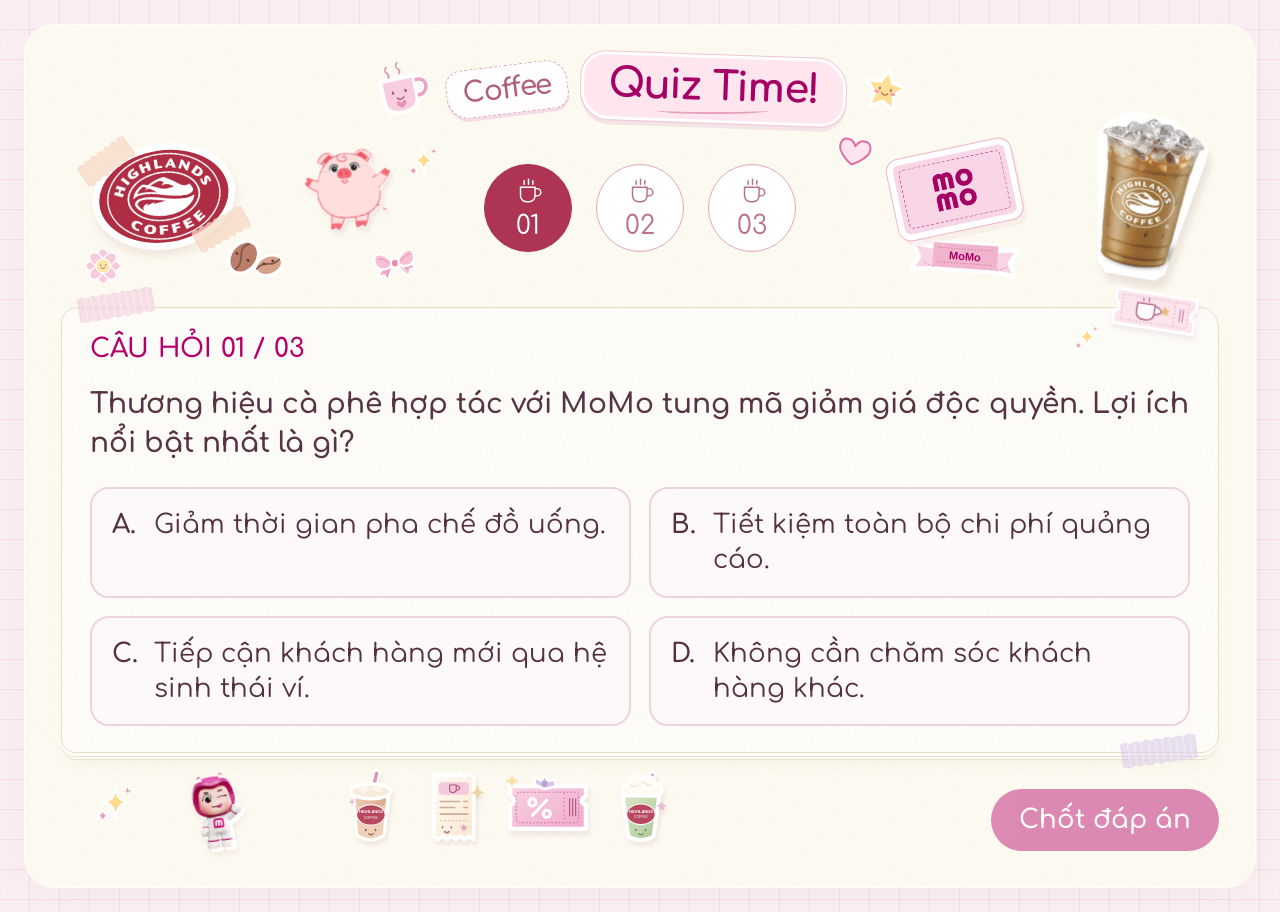
==== index.html @ c6915cd3 "Initial commit" ====
<!doctype html>
<html lang="vi"><head><meta charset="utf-8"><meta name="viewport" content="width=device-width, initial-scale=1"><meta name="theme-color" content="#fff6f8"><title>Coffee Quiz Time!</title><link rel="stylesheet" href="css/fonts.css"><link rel="stylesheet" href="css/coffee-quiz.css"></head><body class="quiz-page"><main><section class="coffee-quiz" id="coffee-quiz" aria-labelledby="coffee-quiz-title">
  <header class="quiz-heading"><img src="assets/icons/quiz/sweet-cup.svg" class="quiz-title-cup" alt="" aria-hidden="true"><h1 id="coffee-quiz-title"><span class="quiz-title-coffee">Coffee</span><span class="quiz-title-main">Quiz Time!</span></h1><img src="assets/icons/quiz/lucky-star.svg" class="quiz-title-star" alt="" aria-hidden="true"></header>
  <div class="quiz-top">
    <div class="quiz-highlands"><img class="quiz-highlands-mark" src="assets/images/highlands-wheel-logo.png" alt="Highlands Coffee" width="149" height="119"><i class="quiz-tape quiz-tape-one" aria-hidden="true"></i><i class="quiz-tape quiz-tape-two" aria-hidden="true"></i></div>
    <img class="quiz-decoration quiz-beans" src="assets/icons/quiz/coffee-beans.svg" alt="" aria-hidden="true">
    <img class="quiz-decoration quiz-flower" src="assets/icons/quiz/daisy.svg" alt="" aria-hidden="true">
    <div class="quiz-pig" aria-hidden="true"><img src="assets/icons/quiz/momo-pig-sticker.svg" alt="" width="360" height="325"></div>
    <img class="quiz-decoration quiz-spark" src="assets/icons/quiz/sparkles.svg" alt="" aria-hidden="true">
    <ol class="quiz-stamps" aria-label="Tiến độ quiz"><li class="quiz-stamp"><svg viewBox="0 0 40 40" fill="none" stroke="currentColor" stroke-width="2" aria-hidden="true"><path d="M9 14h20v12a8 8 0 0 1-8 8h-4a8 8 0 0 1-8-8V14Z"/><path d="M29 16h3a5 5 0 0 1 0 10h-3M14 5v5m6-7v7m6-5v5" stroke-linecap="round"/></svg><span>01</span></li><li class="quiz-stamp"><svg viewBox="0 0 40 40" fill="none" stroke="currentColor" stroke-width="2" aria-hidden="true"><path d="M9 14h20v12a8 8 0 0 1-8 8h-4a8 8 0 0 1-8-8V14Z"/><path d="M29 16h3a5 5 0 0 1 0 10h-3M14 5v5m6-7v7m6-5v5" stroke-linecap="round"/></svg><span>02</span></li><li class="quiz-stamp"><svg viewBox="0 0 40 40" fill="none" stroke="currentColor" stroke-width="2" aria-hidden="true"><path d="M9 14h20v12a8 8 0 0 1-8 8h-4a8 8 0 0 1-8-8V14Z"/><path d="M29 16h3a5 5 0 0 1 0 10h-3M14 5v5m6-7v7m6-5v5" stroke-linecap="round"/></svg><span>03</span></li></ol>
    <img class="quiz-decoration quiz-heart" src="assets/icons/quiz/heart.svg" alt="" aria-hidden="true">
    <img class="quiz-decoration quiz-bow" src="assets/icons/quiz/bow.svg" alt="" aria-hidden="true"><img class="quiz-decoration quiz-ribbon" src="assets/icons/quiz/ribbon.svg" alt="" aria-hidden="true"><div class="quiz-ticket" aria-hidden="true"><img src="assets/images/quiz/momo-logo.svg" alt="" width="48" height="48"></div>
    <div class="quiz-coffee" aria-hidden="true"><img src="assets/images/quiz/coffee.jpg" alt="" width="440" height="440"></div>
  </div>
  <div class="quiz-card">
    <span class="quiz-paper-tape quiz-paper-tape-left" aria-hidden="true"></span><span class="quiz-paper-tape quiz-paper-tape-right" aria-hidden="true"></span><img class="quiz-paper-ticket" src="assets/icons/quiz/coffee-ticket.svg" alt="" aria-hidden="true">
    <img class="quiz-card-spark" src="assets/icons/quiz/sparkles.svg" alt="" aria-hidden="true"><p class="quiz-label">CÂU HỎI 01 / 03</p>
    <h3 class="quiz-question" tabindex="-1" id="quiz-question">Khi một thương hiệu cà phê hợp tác với MoMo để tung mã giảm giá độc quyền, lợi ích nổi bật nhất mà thương hiệu có thể nhận được là gì?</h3>
    <div class="quiz-answers" role="group" aria-labelledby="quiz-question"></div>
  </div>
  <div class="quiz-bottom">
    <div class="quiz-mini-stickers" aria-hidden="true"><img src="assets/icons/quiz/highlands-latte.svg" alt=""><img src="assets/icons/quiz/receipt.svg" alt=""><img src="assets/icons/quiz/voucher.svg" alt=""><img src="assets/icons/quiz/highlands-matcha.svg" alt=""></div>
    <img class="quiz-mascot" src="assets/images/quiz/momo-wave.webp" alt="" width="2000" height="2000" aria-hidden="true">
    <img class="quiz-decoration quiz-bottom-spark" src="assets/icons/quiz/sparkles.svg" alt="" aria-hidden="true"><p class="quiz-feedback" role="status" aria-live="polite"></p>
    <button class="quiz-action" type="button" disabled>Chốt đáp án</button>
  </div>
  <div class="quiz-result" hidden>
    <h3 tabindex="-1">Hoàn thành thử thách!</h3>
    <p class="quiz-score" aria-label="Số tem cà phê nhận được"></p><p class="quiz-result-message" role="status"></p>
    <div class="quiz-result-actions"><button class="quiz-action quiz-secondary" type="button" data-quiz-retry>Chơi lại</button><a class="quiz-action" href="chuong-1.html" data-quiz-lesson>Vào bài học →</a></div>
  </div>
  <noscript><p style="font-size:26px">Bật JavaScript để chơi quiz tương tác.</p></noscript>
</section></main><script src="js/coffee-quiz.js"></script></body></html>
---- css/fonts.css ----
@font-face {
  font-family: 'Inter';
  font-style: normal;
  font-weight: 400;
  font-display: swap;
  src: url(../assets/fonts/inter-400.ttf) format('truetype');
}
@font-face {
  font-family: 'Inter';
  font-style: normal;
  font-weight: 600;
  font-display: swap;
  src: url(../assets/fonts/inter-600.ttf) format('truetype');
}
@font-face {
  font-family: 'Inter';
  font-style: normal;
  font-weight: 700;
  font-display: swap;
  src: url(../assets/fonts/inter-700.ttf) format('truetype');
}
---- css/coffee-quiz.css ----
﻿:root{font-family:Inter,Arial,sans-serif;font-synthesis:none;color:#573441;background:#fbeef3}*{box-sizing:border-box}body{margin:0}button{font:inherit;cursor:pointer}a{text-decoration:none;color:inherit}[hidden]{display:none!important}
.quiz-page{padding:24px;min-height:100svh;background:#fbeef3}.quiz-page main{max-width:1480px;margin:auto}.coffee-quiz{--quiz-rose:#a93653;--quiz-pink:#b50069;position:relative;isolation:isolate;min-height:calc(100svh - 48px);padding:30px 36px 24px;background:#fff9fa;border:1px solid #fff;border-radius:30px;box-shadow:0 12px 50px #a24f6a09}.coffee-quiz h1{margin:0;font-size:clamp(32px,3vw,44px);line-height:1.2;font-weight:600;letter-spacing:-1px;color:var(--quiz-rose)}
.quiz-top{height:178px;position:relative;display:flex;align-items:center;justify-content:center;margin:12px 0 24px}.quiz-stamps{display:flex;gap:24px;list-style:none;padding:0;margin:0;z-index:2}.quiz-stamp{height:88px;width:88px;display:grid;align-content:center;justify-items:center;gap:5px;border:1.5px solid #e6a5b8;border-radius:50%;color:#bb6f88;background:#fff;font-size:26px;transition:background .25s,transform .25s}.quiz-stamp svg{width:29px;height:29px}.quiz-stamp.is-current{background:#ad3553;color:white;border-color:#ad3553}.quiz-stamp.is-done{background:#f7dce6;color:#9b2453;transform:rotate(-7deg);border:2px dashed #bd5579}
.quiz-coffee{--tilt:10deg;position:absolute;right:2%;top:4px;width:135px;height:150px;filter:drop-shadow(5px 8px 3px #75444820)}.quiz-coffee img{width:100%;height:100%;object-fit:cover;clip-path:polygon(26% 17%,38% 11%,58% 12%,72% 19%,79% 23%,79% 30%,68% 89%,63% 93%,37% 93%,32% 88%,21% 29%,21% 24%);background:white}.quiz-ticket{--tilt:-12deg;position:absolute;right:17%;top:36px;background:#f9d6e5;border:6px solid white;outline:1px solid #f0b7cc;width:126px;height:82px;display:grid;place-items:center;box-shadow:3px 7px 0 #deb9c52b;border-radius:12px}.quiz-ticket:before{content:'';position:absolute;inset:5px;border:1px dashed #cf5d91;border-radius:5px}.quiz-ticket img{width:48px;height:48px;object-fit:contain}.quiz-pig{--tilt:-6deg;position:absolute;left:5%;top:20px;width:128px;height:115px;filter:drop-shadow(4px 6px 0 white) drop-shadow(0 4px 3px #b66e8226)}.quiz-pig img{width:100%;height:100%;object-fit:contain;clip-path:polygon(17% 22%,17% 8%,27% 2%,39% 9%,63% 6%,73% 1%,83% 7%,82% 21%,90% 35%,96% 28%,99% 35%,94% 47%,85% 55%,83% 76%,89% 73%,94% 76%,93% 81%,86% 83%,78% 79%,73% 98%,61% 98%,58% 88%,42% 89%,36% 99%,24% 97%,25% 83%,19% 66%,17% 54%,5% 47%,0 35%,4% 31%,11% 35%)}
.quiz-decoration{position:absolute;pointer-events:none;object-fit:contain}.quiz-spark{left:20%;top:18px;width:40px;height:48px}.quiz-heart{right:29%;top:7px;width:39px;height:39px;--tilt:12deg}.quiz-bow{left:21%;bottom:12px;width:68px;height:54px;--tilt:-9deg}.quiz-ribbon{right:15%;bottom:-3px;width:116px;height:50px;--tilt:4deg}.quiz-card{position:relative;background:#fff;border:1px solid #edc7d3;border-radius:26px;padding:26px 28px;min-width:0}.quiz-card-spark{position:absolute;right:23px;top:18px;width:31px;height:36px}.quiz-label{margin:0 0 22px;padding-right:45px;font-size:26px;font-weight:500;color:var(--quiz-pink)}.quiz-question{margin:0 0 24px;font-size:28px;font-weight:500;line-height:1.4;letter-spacing:-.4px;min-height:2.8em}.quiz-answers{display:grid;grid-template-columns:1fr 1fr;gap:18px}.quiz-answer{display:grid;grid-template-columns:30px 1fr;gap:12px;align-items:start;text-align:left;padding:18px 20px;min-height:92px;background:#fff7f9;border:2px solid #f1d7df;border-radius:19px;font-size:26px;font-weight:400;line-height:1.35;color:#54323b;transition:background .18s,transform .18s,border-color .18s}.quiz-answer b{font-weight:500}.quiz-answer:hover:not(:disabled){background:#fce7f0;transform:translateY(-2px)}.quiz-answer[aria-pressed=true]{border-color:#bb3977;background:#fce7f0}.quiz-answer.is-correct{background:#eaf5ee;border-color:#508565}.quiz-answer.is-wrong{background:#ffedef;border-color:#c65566}.quiz-answer:disabled{cursor:default;opacity:1;color:#54323b}
.quiz-bottom{min-height:110px;display:flex;justify-content:flex-end;align-items:center;gap:24px;padding:24px 0 0;position:relative}.quiz-action{display:inline-flex;justify-content:center;align-items:center;background:var(--quiz-pink);color:white;border:0;border-radius:40px;padding:15px 28px;font-size:26px;line-height:1.25;min-height:60px;white-space:nowrap;transition:transform .18s,background .18s}.quiz-action:hover{background:#950055;transform:translateY(-2px)}.quiz-action:active{transform:translateY(1px)}.quiz-action:disabled{opacity:.45;cursor:default}.quiz-feedback{margin:0 auto 0 0;font-size:26px;line-height:1.4;max-width:74%;color:#6f3853}.quiz-mascot{--tilt:-7deg;position:absolute;top:16px;left:10%;width:84px;height:84px;object-fit:contain;filter:drop-shadow(3px 4px 0 white) drop-shadow(0 3px 3px #b66e8226);pointer-events:none}.quiz-bottom-spark{left:3%;top:30px;width:36px;height:44px}.has-feedback .quiz-mascot,.has-feedback .quiz-bottom-spark{visibility:hidden}.quiz-result{text-align:center;padding:24px 0 36px;min-height:370px}.quiz-result h3{margin:0 0 18px;font-size:36px;color:#a52750;font-weight:500}.quiz-result p{font-size:26px;line-height:1.4;margin:12px 0}.quiz-score{font-size:64px!important;color:#ad2469}.quiz-result-actions{display:flex;gap:20px;justify-content:center;margin-top:30px}.quiz-secondary{background:#f6e1e9;color:#933453}.quiz-secondary:hover{background:#ecd0dc}.coffee-quiz button:focus-visible,.coffee-quiz a:focus-visible{outline:3px solid #a60062;outline-offset:5px}.quiz-question:focus,.quiz-result h3:focus{outline:none}
.quiz-pig,.quiz-ticket,.quiz-coffee,.quiz-bow,.quiz-ribbon,.quiz-heart,.quiz-mascot{transform:rotate(var(--tilt,0deg));animation:quiz-wiggle 5s ease-in-out infinite;transform-origin:50% 75%}.quiz-ticket,.quiz-ribbon{animation-delay:-1.5s}.quiz-coffee,.quiz-bow{animation-delay:-3s}.quiz-spark,.quiz-bottom-spark,.quiz-card-spark{animation:quiz-twinkle 3.6s ease-in-out infinite}.quiz-bottom-spark{animation-delay:-1.7s}.quiz-card-spark{animation-delay:-.8s}@keyframes quiz-wiggle{0%,65%,100%{transform:rotate(var(--tilt,0deg)) translateY(0)}75%{transform:rotate(calc(var(--tilt,0deg) - 3deg)) translateY(-2px)}85%{transform:rotate(calc(var(--tilt,0deg) + 3deg)) translateY(-1px)}}@keyframes quiz-twinkle{0%,100%{opacity:.65;transform:scale(.9)}50%{opacity:1;transform:scale(1.08)}}
@media(min-width:901px) and (max-height:800px){.quiz-page{padding:18px}.coffee-quiz{min-height:calc(100svh - 36px);padding:24px 30px 18px}.coffee-quiz h1{font-size:36px}.quiz-top{height:140px;margin:8px 0 18px}.quiz-stamp{width:80px;height:80px}.quiz-card{padding:22px 24px}.quiz-label{margin-bottom:16px}.quiz-question{font-size:26px;line-height:1.35;min-height:2.7em;margin-bottom:20px}.quiz-answer{padding:15px 18px;min-height:84px;line-height:1.3}.quiz-answers{gap:16px}.quiz-bottom{min-height:100px;padding-top:20px}.quiz-coffee{top:-2px;height:136px;width:120px}.quiz-pig{top:12px;width:115px;height:105px}.quiz-ticket{top:22px;width:114px;height:76px}.quiz-bow{width:56px;height:44px;bottom:2px}.quiz-ribbon{width:100px;height:43px;bottom:-8px}.quiz-feedback{line-height:1.3}}
@media(min-width:901px) and (max-width:1100px){.quiz-top{height:142px}.quiz-pig{left:1%;width:102px;height:94px}.quiz-bow{left:16%;width:50px}.quiz-spark{left:16%;width:30px}.quiz-ticket{right:14%;width:94px;height:67px}.quiz-ticket img{width:40px;height:40px}.quiz-coffee{right:0;width:100px}.quiz-ribbon{right:12%;width:85px}.quiz-heart{right:25%;width:30px}.quiz-stamps{gap:16px}.quiz-stamp{width:74px;height:74px}.quiz-answer{grid-template-columns:26px 1fr;gap:8px;padding:14px}.quiz-feedback{max-width:72%}}
@media(max-width:900px){.quiz-page{padding:12px}.coffee-quiz{padding:24px 20px;min-height:calc(100svh - 24px);border-radius:24px}.quiz-top{height:230px;margin:16px 0 24px;align-items:flex-end;padding-bottom:8px}.quiz-stamps{gap:22px}.quiz-stamp{width:72px;height:72px}.quiz-pig{left:1%;top:5px;width:100px;height:90px}.quiz-ticket{right:26%;top:17px;width:95px;height:70px}.quiz-ticket img{width:40px;height:40px}.quiz-coffee{right:-8px;top:0;width:110px;height:120px}.quiz-heart{right:40%;top:103px;width:29px;height:29px}.quiz-spark{left:36%;top:9px;width:28px;height:35px}.quiz-bow{left:8%;bottom:94px;width:47px;height:38px}.quiz-ribbon{right:2%;bottom:80px;width:80px;height:34px}.quiz-card{padding:24px 18px}.quiz-card-spark{width:25px;height:30px;right:16px;top:22px}.quiz-label{margin-bottom:24px}.quiz-question{font-size:26px;line-height:1.45;min-height:0;margin-bottom:28px}.quiz-answers{grid-template-columns:1fr;gap:18px}.quiz-answer{padding:18px 14px;min-height:88px;grid-template-columns:27px 1fr;gap:8px}.quiz-bottom{flex-wrap:wrap;padding-top:24px;min-height:110px}.quiz-feedback{max-width:none;flex-basis:100%}.quiz-mascot{left:0;top:16px;width:64px;height:72px}.quiz-bottom-spark{left:18%;top:27px;width:24px;height:32px}.quiz-action{padding:14px 22px}.quiz-result-actions{flex-direction:column}.quiz-result h3{font-size:30px}}
@media(prefers-reduced-motion:reduce){.coffee-quiz *{animation:none!important;transition:none!important}}
@media(min-width:901px) and (max-width:1100px) and (max-height:800px){.quiz-top{height:112px}.quiz-coffee{height:118px;top:-3px}.quiz-pig{top:5px;height:90px}.quiz-ribbon{bottom:-5px;width:75px;height:34px}.quiz-bow{bottom:0;height:34px}}
@media(min-width:901px) and (max-height:700px){.coffee-quiz{padding:18px 26px 14px}.coffee-quiz h1{font-size:32px}.quiz-top{height:78px;margin:12px 0 18px}.quiz-stamp{width:65px;height:65px;gap:0}.quiz-stamp svg{width:24px;height:24px}.quiz-pig{top:0;width:90px;height:78px}.quiz-coffee{height:88px;top:-6px;width:86px}.quiz-ticket{top:0;width:88px;height:60px}.quiz-ticket img{width:36px;height:36px}.quiz-ribbon{height:25px;width:72px;bottom:-5px}.quiz-bow{height:30px;width:40px;bottom:-3px}.quiz-spark{height:28px;width:23px;top:0}.quiz-heart{height:26px;width:26px;top:0}.quiz-card{padding:16px 22px}.quiz-label{margin-bottom:14px}.quiz-question{margin-bottom:16px;line-height:1.3;min-height:2.6em}.quiz-answer{padding:12px 16px;min-height:80px;line-height:1.25}.quiz-answers{gap:14px}.quiz-bottom{min-height:90px;padding-top:16px}.quiz-feedback{line-height:1.25}.quiz-mascot{width:70px;height:70px}.quiz-bottom-spark{width:26px;height:32px}}
/* Sticker collage: one title label, two brand clusters, clear central stamps. */
.quiz-heading{height:68px;display:flex;align-items:center;justify-content:center;gap:14px;position:relative}.coffee-quiz h1{position:relative;font-family:'Trebuchet MS',Inter,Arial,sans-serif;font-size:38px;font-weight:600;letter-spacing:-1.1px;background:#ffe6ef;border:4px solid white;outline:1px solid #f2bdd1;border-radius:46% 42% 44% 40% / 48% 51% 45% 48%;padding:9px 26px 12px;box-shadow:0 5px 0 #efd1dd66;transform:rotate(-2deg)}.quiz-title-cup{width:58px;height:58px;transform:rotate(-12deg)}.quiz-title-star{width:46px;height:46px;transform:rotate(12deg)}.quiz-highlands{--tilt:-9deg;position:absolute;left:3%;top:10px;width:144px;height:106px;border:7px solid white;border-radius:50%;background:#ae2d42;box-shadow:0 6px 9px #a35d6521;transform:rotate(-9deg)}.quiz-highlands-mark{display:block;width:100%;height:100%;background:white;mask:url('../assets/images/highlands-wheel-logo.png') center/contain no-repeat}.quiz-tape{position:absolute;width:57px;height:25px;background:#f7d9c5bd;border:1px solid #edc7b576;clip-path:polygon(0 8%,7% 0,14% 8%,21% 0,28% 8%,35% 0,42% 8%,49% 0,56% 8%,63% 0,70% 8%,77% 0,84% 8%,91% 0,100% 8%,100% 92%,93% 100%,86% 92%,79% 100%,72% 92%,65% 100%,58% 92%,51% 100%,44% 92%,37% 100%,30% 92%,23% 100%,16% 92%,9% 100%,0 92%)}.quiz-tape-one{left:-15px;top:-10px;transform:rotate(-27deg)}.quiz-tape-two{right:-15px;bottom:-8px;transform:rotate(-20deg)}.quiz-pig{left:21%;top:10px;width:96px;height:92px}.quiz-beans{left:14%;bottom:0;width:65px;height:47px;--tilt:-7deg}.quiz-flower{left:2%;bottom:-2px;width:38px;height:38px;--tilt:8deg}.quiz-spark{left:30%;top:5px;width:29px}.quiz-bow{left:27%;bottom:0;width:45px;height:37px}.quiz-coffee{right:-1%;top:-42px;width:190px;height:200px}.quiz-ticket{right:17%;top:15px}.quiz-ribbon{right:17%;bottom:0}.quiz-heart{right:30%;top:0}.quiz-top{margin-top:10px;height:150px}.quiz-beans,.quiz-flower,.quiz-highlands,.quiz-title-cup,.quiz-title-star{animation:quiz-wiggle 5.5s ease-in-out infinite;transform-origin:50% 75%}.quiz-title-cup{--tilt:-12deg;animation-delay:-2s}.quiz-title-star{--tilt:12deg;animation-delay:-3s}.quiz-beans{animation-delay:-1s}.quiz-highlands{animation-delay:-4s}
@media(min-width:901px) and (max-height:800px){.quiz-heading{height:65px}.coffee-quiz h1{font-size:36px;padding:7px 24px 10px}.quiz-top{height:120px;margin-top:8px}.quiz-highlands{width:126px;height:94px;top:4px}.quiz-pig{width:88px;height:80px;top:8px}.quiz-coffee{width:177px;height:184px;top:-43px}.quiz-beans{width:55px;height:40px}.quiz-flower{width:31px;height:31px}.quiz-ticket{top:5px}.quiz-ribbon{bottom:-3px}}
@media(min-width:901px) and (max-width:1100px){.quiz-highlands{left:1%;width:112px;height:85px}.quiz-pig{left:20%;width:78px;height:76px}.quiz-beans{left:13%;width:45px}.quiz-bow{left:26%;width:35px}.quiz-spark{left:29%;width:22px}.quiz-coffee{right:-2%;width:150px;height:163px;top:-28px}.quiz-ticket{right:15%;width:91px}.quiz-ribbon{right:15%;width:76px}.quiz-heart{right:26%;width:25px}.quiz-top{height:110px}.quiz-flower{left:1%;width:28px}}
@media(min-width:901px) and (max-height:700px){.quiz-heading{height:53px}.coffee-quiz h1{font-size:30px;padding:5px 22px 8px}.quiz-title-cup{width:43px;height:43px}.quiz-title-star{width:35px;height:35px}.quiz-top{height:74px;margin-top:10px}.quiz-highlands{width:98px;height:74px;top:-2px}.quiz-pig{width:70px;height:64px;top:0}.quiz-coffee{height:131px;width:128px;top:-35px}.quiz-ticket{top:0;width:84px;height:56px}.quiz-ticket img{width:33px;height:33px}.quiz-ribbon{width:65px;height:24px;bottom:-9px}.quiz-beans{width:40px;height:30px;bottom:-7px}.quiz-flower{width:24px;height:24px;bottom:-9px}.quiz-bow{width:30px;height:25px;bottom:-5px}.quiz-tape{width:43px;height:20px}}
@media(max-width:900px){.quiz-heading{height:auto;min-height:68px;gap:6px}.coffee-quiz h1{font-size:29px;line-height:1.2;padding:12px 17px;text-align:center;letter-spacing:-1px}.quiz-title-cup{position:absolute;left:-8px;top:-8px;width:35px;height:35px;z-index:2}.quiz-title-star{position:absolute;right:-9px;bottom:-5px;width:30px;height:30px;z-index:2}.quiz-top{height:285px;margin:24px 0 24px;padding-bottom:0}.quiz-highlands{left:0;top:3px;width:111px;height:84px}.quiz-pig{left:0;top:104px;width:85px;height:78px}.quiz-coffee{right:-10px;top:2px;width:142px;height:160px}.quiz-ticket{right:32%;top:100px;width:96px;height:70px}.quiz-beans{left:35%;top:15px;bottom:auto;width:48px;height:35px}.quiz-flower{left:30%;bottom:99px;width:31px;height:31px}.quiz-bow{left:5%;bottom:82px;width:36px;height:30px}.quiz-spark{left:43%;top:54px;width:24px;height:30px}.quiz-heart{right:32%;top:57px;width:28px;height:28px}.quiz-ribbon{right:0;bottom:88px;width:82px;height:34px}.quiz-stamps{gap:18px}.quiz-stamp{width:70px;height:70px}.quiz-tape{width:44px;height:21px}}
@media(prefers-reduced-motion:reduce){.coffee-quiz *{animation:none!important;transition:none!important}}
@media(min-width:901px) and (max-height:800px){.quiz-page{padding-bottom:6px}}
/* Use an ordinary image so the brand mark also works when opened via file://. */
.quiz-highlands-mark{display:block;width:100%;height:100%;object-fit:contain;padding:3px;background:none;mask:none;-webkit-mask:none}
.quiz-mini-stickers{position:absolute;left:24%;top:13px;display:flex;align-items:center;gap:16px;height:84px;pointer-events:none}.quiz-mini-stickers img{width:66px;height:80px;object-fit:contain;filter:drop-shadow(2px 4px 2px #9c627720);--tilt:-9deg;animation:quiz-wiggle 5.6s ease-in-out infinite}.quiz-mini-stickers img:nth-child(2){--tilt:8deg;animation-delay:-1s}.quiz-mini-stickers img:nth-child(3){width:90px;--tilt:-7deg;animation-delay:-2.5s}.quiz-mini-stickers img:nth-child(4){--tilt:11deg;animation-delay:-4s}.has-feedback .quiz-mini-stickers{visibility:hidden}
@media(min-width:901px) and (max-width:1100px){.quiz-mini-stickers{left:23%;gap:8px}.quiz-mini-stickers img{width:55px;height:72px}.quiz-mini-stickers img:nth-child(3){width:74px}}
@media(min-width:901px) and (max-height:700px){.quiz-mini-stickers{top:13px;height:70px}.quiz-mini-stickers img{height:65px;width:53px}.quiz-mini-stickers img:nth-child(3){width:72px}}
@media(max-width:900px){.quiz-bottom{min-height:210px;align-content:flex-end}.quiz-mini-stickers{left:0;right:0;top:16px;justify-content:space-between;gap:6px}.quiz-mini-stickers img{height:80px;width:58px}.quiz-mini-stickers img:nth-child(3){width:79px}.quiz-bottom .quiz-mascot,.quiz-bottom .quiz-bottom-spark{display:none}.has-feedback .quiz-bottom{min-height:0}.has-feedback .quiz-mini-stickers{display:none}}
@media(prefers-reduced-motion:reduce){.quiz-mini-stickers img{animation:none!important}}
/* Soft Vietnamese typography, scoped to the standalone quiz. */
@font-face{font-family:Nunito;src:url('../assets/fonts/nunito-variable.ttf') format('truetype');font-style:normal;font-weight:200 1000;font-display:swap}
.quiz-page{font-family:Nunito,Inter,Arial,sans-serif}.coffee-quiz h1{font-family:Nunito,Inter,Arial,sans-serif;display:flex;align-items:center;gap:12px;padding:0;background:none;border:0;outline:0;border-radius:0;box-shadow:none;transform:none;letter-spacing:-.6px;line-height:1.1}.quiz-title-coffee{display:block;font-size:28px;font-style:italic;font-weight:650;padding:8px 16px;background:#fffdfd;border:1.5px dashed #dda0b8;border-radius:16px 21px 15px 22px;transform:rotate(-7deg);color:#b05f79;box-shadow:0 3px 0 #f3dce5}.quiz-title-main{position:relative;display:block;font-size:40px;font-weight:800;padding:7px 24px 11px;border:3px solid white;outline:1px solid #f1c6d5;border-radius:24px 30px 24px 29px;background:#ffe5ee;transform:rotate(2deg);box-shadow:0 5px 0 #efd5df99;color:#aa3659}.quiz-title-main:after{content:'';position:absolute;width:44%;height:5px;bottom:6px;left:28%;border-bottom:2px solid #e6a2bd;border-radius:50%;transform:rotate(-2deg)}.quiz-answer{font-weight:500;letter-spacing:0}.quiz-answer b{font-weight:650}.quiz-question{font-weight:600;letter-spacing:0}.quiz-label{font-weight:650;font-size:26px;letter-spacing:.2px}.quiz-action{font-weight:650}.quiz-feedback{font-weight:500}
@media(min-width:901px) and (max-height:800px){.coffee-quiz h1{font-size:36px;padding:0}.quiz-title-main{font-size:36px;padding:6px 22px 10px}.quiz-title-coffee{font-size:26px;padding:7px 14px}}
@media(min-width:901px) and (max-height:700px){.coffee-quiz h1{padding:0}.quiz-title-main{font-size:31px;padding:5px 20px 9px}.quiz-title-coffee{font-size:24px;padding:6px 13px}}
@media(max-width:900px){.coffee-quiz h1{padding:0;gap:8px;letter-spacing:-.5px}.quiz-title-coffee{font-size:22px;padding:7px 10px}.quiz-title-main{font-size:29px;padding:8px 13px 12px;border-radius:22px}.quiz-heading{min-height:72px}.quiz-title-cup{top:-14px;left:-10px;width:30px;height:30px}.quiz-title-star{right:-10px;bottom:-10px;width:27px;height:27px}}
/* Pastel graph paper on the outermost backdrop. */
.quiz-page{background-color:#fbeef3;background-image:linear-gradient(#dca3bc35 1px,transparent 1px),linear-gradient(90deg,#dca3bc35 1px,transparent 1px);background-size:30px 30px;background-position:-1px -1px}
.quiz-title-main{color:#a50064}
/* Quieter, more natural Vietnamese text; authentic MoMo 3D pig. */
@font-face{font-family:'Be Vietnam Pro';src:url('../assets/fonts/be-vietnam-pro-400.ttf') format('truetype');font-weight:400;font-style:normal;font-display:swap}
@font-face{font-family:'Be Vietnam Pro';src:url('../assets/fonts/be-vietnam-pro-500.ttf') format('truetype');font-weight:500;font-style:normal;font-display:swap}
@font-face{font-family:'Be Vietnam Pro';src:url('../assets/fonts/be-vietnam-pro-600.ttf') format('truetype');font-weight:600;font-style:normal;font-display:swap}
.quiz-page,.coffee-quiz h1{font-family:'Be Vietnam Pro',Inter,Arial,sans-serif}.quiz-answer,.quiz-feedback{font-weight:400}.quiz-question,.quiz-label,.quiz-action,.quiz-answer b{font-weight:500}.quiz-title-main{font-weight:600;letter-spacing:-1px}.quiz-title-coffee{font-style:normal;font-weight:500;letter-spacing:-.6px}.quiz-pig{filter:none;mix-blend-mode:multiply}.quiz-pig img{clip-path:none;mix-blend-mode:multiply;object-fit:cover;object-position:center 45%}
/* Hand-drawn 2D sticker and rounded, playful Vietnamese lettering. */
@font-face{font-family:Comfortaa;src:url('../assets/fonts/comfortaa-variable.ttf') format('truetype');font-style:normal;font-weight:300 700;font-display:swap}
.quiz-page,.coffee-quiz h1{font-family:Comfortaa,Nunito,Arial,sans-serif}.quiz-answer,.quiz-feedback{font-weight:400}.quiz-question,.quiz-label,.quiz-action,.quiz-answer b{font-weight:600}.quiz-title-main{font-weight:700;letter-spacing:-1.2px}.quiz-title-coffee{font-weight:600}.quiz-pig{mix-blend-mode:normal;filter:drop-shadow(2px 4px 2px #c684a12b)}.quiz-pig img{object-fit:contain;clip-path:none;mix-blend-mode:normal}
/* Scrapbook paper: subtle fibre, stacked sheets, washi and a coffee ticket. */
.coffee-quiz{background-color:#fff9fb;background-image:url('../assets/icons/quiz/paper-grain.svg');background-size:180px 180px}
.quiz-card{isolation:isolate;background-color:#fffefd;background-image:url('../assets/icons/quiz/paper-grain.svg');background-size:180px 180px;border:1px solid #eadce0;border-radius:16px 20px 17px 14px;box-shadow:0 3px 0 #fff,0 4px 0 #e9dce2,0 8px 0 -2px #fbf6f8,0 9px 0 -2px #e9dce2,0 14px 20px -13px #7f4a5e40}
.quiz-paper-tape{position:absolute;display:block;z-index:2;pointer-events:none;width:76px;height:26px;border:1px solid #e7bdce50;background-color:#f5d3e1b8;background-image:repeating-linear-gradient(90deg,transparent 0 6px,#fff7 6px 7px);clip-path:polygon(0 7%,7% 0,14% 7%,21% 0,28% 7%,35% 0,42% 7%,49% 0,56% 7%,63% 0,70% 7%,77% 0,84% 7%,91% 0,100% 7%,100% 93%,93% 100%,86% 93%,79% 100%,72% 93%,65% 100%,58% 93%,51% 100%,44% 93%,37% 100%,30% 93%,23% 100%,16% 93%,9% 100%,0 93%)}
.quiz-paper-tape-left{left:-15px;top:3px;transform:rotate(-34deg)}.quiz-paper-tape-right{right:21px;bottom:-12px;transform:rotate(-8deg);background-color:#dbcdea9e}.quiz-paper-ticket{position:absolute;z-index:2;right:17px;top:-20px;width:92px;height:47px;object-fit:contain;transform:rotate(9deg);filter:drop-shadow(1px 3px 2px #a66c8225);pointer-events:none}.quiz-card-spark{right:120px;top:15px;width:24px;height:30px}.quiz-label{padding-right:100px}.quiz-answer{background-color:#fff8fabf;border-color:#ecd4dd}
@media(max-width:900px){.quiz-paper-ticket{width:77px;height:40px;right:10px;top:-18px}.quiz-paper-tape-left{width:59px;height:23px;left:-12px;top:0}.quiz-paper-tape-right{width:59px;height:22px;right:16px;bottom:-10px}.quiz-card-spark{right:14px;top:42px;width:20px;height:25px}.quiz-label{padding-right:0}}
.quiz-paper-tape-left{left:16px;top:-16px;transform:rotate(-10deg)}@media(max-width:900px){.quiz-paper-tape-left{left:12px;top:-14px}}
/* Earned coffee stamps and a short, two-sided sticker celebration. */
.quiz-stamp.is-missed{background:#fffafb;color:#c8a9b5;border:1.5px dashed #decbd2;transform:none}.quiz-stamp.is-missed svg{opacity:.4}.quiz-result .quiz-score{font-variant-numeric:tabular-nums}.is-perfect .quiz-result h3{color:#a50064}.is-perfect .quiz-stamp.is-done{box-shadow:0 0 0 5px #fff,0 0 0 6px #edcadb}.quiz-celebration{position:fixed;inset:0;z-index:80;overflow:hidden;pointer-events:none;contain:strict}.quiz-confetti{position:absolute;object-fit:contain;filter:drop-shadow(0 3px 3px #a35f7a25);will-change:transform,opacity;pointer-events:none}.quiz-result-message{max-width:760px;margin-left:auto!important;margin-right:auto!important}
@media(prefers-reduced-motion:reduce){.quiz-celebration{display:none}}
/* Gentle arrival; confetti paths stay on the compositor. */
.quiz-result:not([hidden]) h3{animation:quiz-result-arrive .65s cubic-bezier(.16,1,.3,1) both}.quiz-result:not([hidden]) .quiz-score{animation:quiz-score-bloom .8s cubic-bezier(.16,1,.3,1) .1s both}.quiz-result:not([hidden]) .quiz-result-message{animation:quiz-result-arrive .65s cubic-bezier(.16,1,.3,1) .18s both}.quiz-result:not([hidden]) .quiz-result-actions{animation:quiz-result-arrive .65s cubic-bezier(.16,1,.3,1) .26s both}.quiz-stamp.is-done{animation:quiz-stamp-bloom .55s cubic-bezier(.16,1,.3,1) both}.quiz-confetti{backface-visibility:hidden;filter:none}
@keyframes quiz-result-arrive{from{opacity:0;transform:translate3d(0,13px,0)}to{opacity:1;transform:translate3d(0,0,0)}}
@keyframes quiz-score-bloom{0%{opacity:0;transform:scale(.87)}65%{opacity:1;transform:scale(1.035)}100%{opacity:1;transform:scale(1)}}
@keyframes quiz-stamp-bloom{0%{transform:rotate(-7deg) scale(.9)}60%{transform:rotate(-7deg) scale(1.06)}100%{transform:rotate(-7deg) scale(1)}}
@media(prefers-reduced-motion:reduce){.quiz-result:not([hidden]) h3,.quiz-result:not([hidden]) .quiz-score,.quiz-result:not([hidden]) .quiz-result-message,.quiz-result:not([hidden]) .quiz-result-actions,.quiz-stamp.is-done{animation:none!important}}
/* Pastel yellow-and-white frame variant. */
.coffee-quiz{background-color:#fffdf2;border-color:#fff;box-shadow:0 12px 50px #b59b4b10}.quiz-card{background-color:#fffefa;border-color:#e9dfbf;box-shadow:0 3px 0 #fff,0 4px 0 #e8dfc7,0 8px 0 -2px #fffdf4,0 9px 0 -2px #e8dfc7,0 14px 20px -13px #8b754735}
/* Two little party cannons: appear, recoil together, then tuck away. */
.quiz-cannon{position:absolute;z-index:2;pointer-events:none;transform-origin:50% 100%;will-change:transform,opacity}.quiz-cannon img{width:100%;height:100%;object-fit:contain;filter:drop-shadow(0 5px 5px #b16e9020);animation:quiz-cannon-recoil .56s ease-out .5s 4}.quiz-cannon-right img{scale:-1 1}@keyframes quiz-cannon-recoil{0%,100%{transform:translate3d(0,0,0) rotate(0deg)}14%{transform:translate3d(-3px,5px,0) rotate(-4deg)}48%{transform:translate3d(1px,-2px,0) rotate(1deg)}}
@media(prefers-reduced-motion:reduce){.quiz-cannon{display:none}.quiz-cannon img{animation:none!important}}
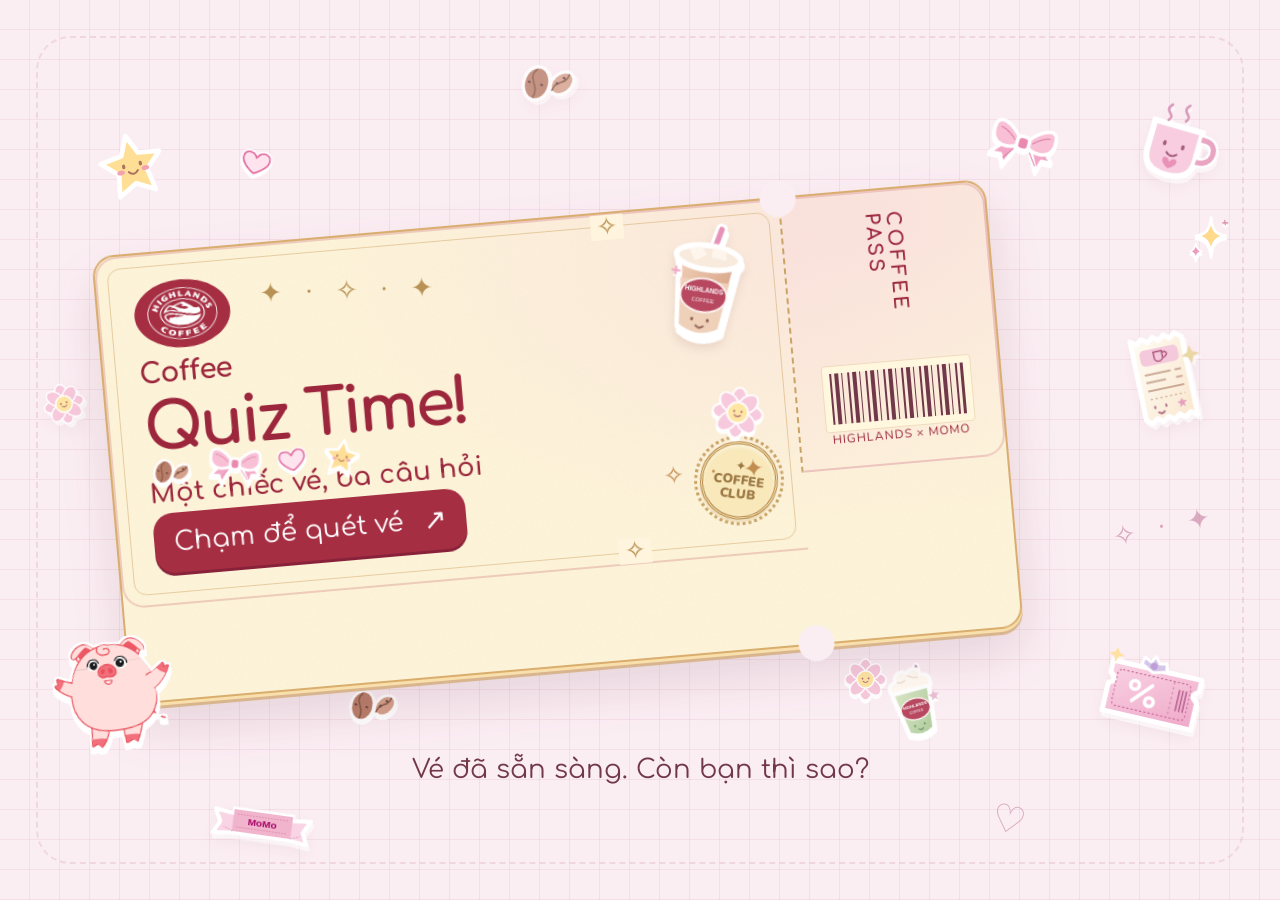
==== commit c06d8761: "bìa quizz" ====
--- a/index.html
+++ b/index.html
@@ -1,5 +1,32 @@
 <!doctype html>
-<html lang="vi"><head><meta charset="utf-8"><meta name="viewport" content="width=device-width, initial-scale=1"><meta name="theme-color" content="#fff6f8"><title>Coffee Quiz Time!</title><link rel="stylesheet" href="css/fonts.css"><link rel="stylesheet" href="css/coffee-quiz.css"></head><body class="quiz-page"><main><section class="coffee-quiz" id="coffee-quiz" aria-labelledby="coffee-quiz-title">
+<html lang="vi"><head><meta charset="utf-8"><meta name="viewport" content="width=device-width, initial-scale=1"><meta name="theme-color" content="#fff6f8"><title>Coffee Quiz Time!</title><link rel="stylesheet" href="css/fonts.css"><link rel="stylesheet" href="css/coffee-quiz.css"><link rel="stylesheet" href="css/quiz-entry.css"></head><body class="quiz-page"><main>
+<section class="quiz-entry" aria-labelledby="entry-title" hidden>
+  <div class="entry-backdrop" aria-hidden="true"><span class="backdrop-stitch"></span><img class="backdrop-cup" src="assets/icons/quiz/sweet-cup.svg" alt=""><img class="backdrop-receipt" src="assets/icons/quiz/receipt.svg" alt=""><img class="backdrop-voucher" src="assets/icons/quiz/voucher.svg" alt=""><img class="backdrop-flower" src="assets/icons/quiz/daisy.svg" alt=""><img class="backdrop-ribbon" src="assets/icons/quiz/ribbon.svg" alt=""><img class="backdrop-beans" src="assets/icons/quiz/coffee-beans.svg" alt=""><span class="backdrop-doodle backdrop-doodle-one">✧ · ✦</span><span class="backdrop-doodle backdrop-doodle-two">♡</span></div>
+  <div class="entry-scene">
+    <div class="entry-confetti-decor" aria-hidden="true"><img src="assets/icons/quiz/bow.svg" alt=""><img src="assets/icons/quiz/coffee-beans.svg" alt=""><img src="assets/icons/quiz/daisy.svg" alt=""><img src="assets/icons/quiz/heart.svg" alt=""><img src="assets/icons/quiz/highlands-matcha.svg" alt=""><img src="assets/icons/quiz/sparkles.svg" alt=""></div>
+    <img class="entry-star" src="assets/icons/quiz/lucky-star.svg" alt="">
+    <button class="entry-ticket" type="button" aria-label="Quét vé và bắt đầu quiz">
+      <span class="entry-ticket-main">
+        <span class="entry-foil-border" aria-hidden="true"></span><span class="entry-ticket-stars" aria-hidden="true">✦ · ✧ · ✦</span>
+        <img class="entry-logo" src="assets/images/highlands-wheel-logo.png" alt="Highlands Coffee">
+        <span class="entry-coffee">Coffee</span><span class="entry-title" id="entry-title">Quiz Time!</span>
+        <span class="entry-subtitle">Một chiếc vé, ba câu hỏi</span>
+        <span class="entry-cta">Chạm để quét vé <span aria-hidden="true">↗</span></span>
+        <img class="entry-latte" src="assets/icons/quiz/highlands-latte.svg" alt="">
+        <span class="entry-seal" aria-hidden="true">✦<br>COFFEE<br>CLUB</span>
+        <span class="entry-souvenirs" aria-hidden="true"><img src="assets/icons/quiz/coffee-beans.svg" alt=""><img src="assets/icons/quiz/bow.svg" alt=""><img src="assets/icons/quiz/heart.svg" alt=""><img src="assets/icons/quiz/lucky-star.svg" alt=""></span>
+        <img class="entry-flower-sticker" src="assets/icons/quiz/daisy.svg" alt="" aria-hidden="true">
+        <span class="entry-mini-sparkles" aria-hidden="true">✧ · ✦</span>
+      </span>
+      <span class="entry-ticket-stub" aria-hidden="true"><span class="entry-stub-label">COFFEE PASS</span><span class="entry-barcode"></span><span class="entry-stub-number">HIGHLANDS × MOMO</span></span>
+      <span class="entry-stamp" aria-hidden="true">MỜI BẠN VÀO!<br>✓</span>
+    </button>
+    <img class="entry-pig" src="assets/icons/quiz/momo-pig-sticker.svg" alt="">
+    <div class="entry-terminal" aria-hidden="true"><div class="entry-terminal-top"><span class="entry-terminal-brand">Highlands Pay</span><div class="entry-terminal-screen"><span class="entry-scan-icon">⌁</span><span class="entry-terminal-message">Sẵn sàng quét</span><span class="entry-scan-line"></span></div><div class="entry-terminal-keys"><i></i><i></i><i></i><i></i><i></i><i></i><i></i><i></i><i></i></div></div><div class="entry-terminal-base"></div></div>
+  </div>
+  <p class="entry-status" role="status" aria-live="polite">Vé đã sẵn sàng. Còn bạn thì sao?</p>
+</section>
+<section class="coffee-quiz" id="coffee-quiz" aria-labelledby="coffee-quiz-title">
   <header class="quiz-heading"><img src="assets/icons/quiz/sweet-cup.svg" class="quiz-title-cup" alt="" aria-hidden="true"><h1 id="coffee-quiz-title"><span class="quiz-title-coffee">Coffee</span><span class="quiz-title-main">Quiz Time!</span></h1><img src="assets/icons/quiz/lucky-star.svg" class="quiz-title-star" alt="" aria-hidden="true"></header>
   <div class="quiz-top">
     <div class="quiz-highlands"><img class="quiz-highlands-mark" src="assets/images/highlands-wheel-logo.png" alt="Highlands Coffee" width="149" height="119"><i class="quiz-tape quiz-tape-one" aria-hidden="true"></i><i class="quiz-tape quiz-tape-two" aria-hidden="true"></i></div>
@@ -30,4 +57,4 @@
     <div class="quiz-result-actions"><button class="quiz-action quiz-secondary" type="button" data-quiz-retry>Chơi lại</button><a class="quiz-action" href="chuong-1.html" data-quiz-lesson>Vào bài học →</a></div>
   </div>
   <noscript><p style="font-size:26px">Bật JavaScript để chơi quiz tương tác.</p></noscript>
-</section></main><script src="js/coffee-quiz.js"></script></body></html>
+</section></main><script src="js/coffee-quiz.js"></script><script src="js/quiz-swipe.js"></script></body></html>
--- a/css/quiz-entry.css
+++ b/css/quiz-entry.css
@@ -0,0 +1,117 @@
+.quiz-entry{min-height:calc(100svh - 48px);display:flex;flex-direction:column;justify-content:center;align-items:center;gap:18px;color:#713849}
+.entry-scene{position:relative;width:min(1180px,100%);height:min(620px,76svh);min-height:500px}
+.entry-ticket{position:absolute;left:5%;top:17%;width:76%;height:370px;display:flex;padding:0;border:0;text-align:left;color:#9c263c;background:#fff8df url('../assets/icons/quiz/paper-grain.svg');border-radius:22px;box-shadow:0 20px 0 -10px #e5bac855,0 30px 60px #78445524;transform:rotate(-5deg);isolation:isolate;transition:box-shadow .2s}
+.entry-ticket:before,.entry-ticket:after{content:'';position:absolute;left:calc(77% - 18px);width:36px;height:36px;border-radius:50%;background:#fbeef3;z-index:3}.entry-ticket:before{top:-18px}.entry-ticket:after{bottom:-18px}
+.entry-ticket:hover{box-shadow:0 24px 0 -10px #e5bac855,0 34px 65px #78445535}.entry-ticket:focus-visible{outline:4px solid #a50064;outline-offset:10px}
+.entry-ticket-main{width:77%;padding:26px 34px;position:relative;display:flex;flex-direction:column;align-items:flex-start;border:2px solid #b9435738;border-right:0;border-radius:22px 0 0 22px}
+.entry-logo{width:100px;height:70px;object-fit:contain}.entry-coffee{font-size:30px;line-height:1.2;margin-top:12px;font-weight:700}.entry-title{font-size:clamp(42px,5.6vw,76px);font-weight:700;line-height:1.15;letter-spacing:-3px;margin:2px 0 12px}.entry-subtitle{font-size:26px;line-height:1.4;font-weight:600}.entry-cta{font-size:26px;line-height:1.3;background:#a62e42;color:#fff;padding:13px 20px;border-radius:40px;margin-top:auto;display:flex;gap:18px;align-items:center}.entry-cta>span{font-size:30px}
+.entry-latte{position:absolute;right:24px;top:12px;width:110px;height:130px;transform:rotate(13deg)}
+.entry-ticket-stub{width:23%;border:2px solid #b9435738;border-left:2px dashed #bb6c74;border-radius:0 22px 22px 0;display:flex;flex-direction:column;align-items:center;justify-content:space-evenly;padding:20px 8px}.entry-stub-label{font-size:19px;font-weight:700;writing-mode:vertical-rl;letter-spacing:3px;height:150px}.entry-barcode{width:80%;height:65px;background:repeating-linear-gradient(90deg,#713849 0 2px,transparent 2px 5px,#713849 5px 9px,transparent 9px 12px,#713849 12px 13px,transparent 13px 18px);border:7px solid #fff8df}.entry-stub-number{font-family:Nunito,Arial,sans-serif;font-size:12px;letter-spacing:1px;white-space:nowrap}
+.entry-star{position:absolute;left:4%;top:3%;width:70px;transform:rotate(-13deg)}.entry-pig{position:absolute;left:1%;bottom:1%;width:180px;transform:rotate(-8deg);pointer-events:none;filter:drop-shadow(0 5px 0 white)}
+.entry-terminal{position:absolute;right:0;bottom:0;width:220px;transform:rotate(9deg);z-index:4;pointer-events:none}.entry-terminal-top{position:relative;background:#fffcfd;border:3px solid #dec2cd;border-radius:28px;padding:20px 17px 15px;box-shadow:6px 10px 0 #ebd4de,8px 16px 24px #8c5d6c20}.entry-terminal-brand{display:block;text-align:center;font-family:Nunito,Arial,sans-serif;font-size:18px;font-weight:800;color:#a72d46;margin-bottom:13px}.entry-terminal-screen{position:relative;overflow:hidden;background:#f7e8ee;border:2px solid #e4c4d1;border-radius:13px;height:110px;display:flex;flex-direction:column;justify-content:center;align-items:center;gap:8px}.entry-scan-icon{font-size:46px;line-height:1;color:#b84473}.entry-terminal-message{font-family:Nunito,Arial,sans-serif;font-size:19px;font-weight:700}.entry-terminal-keys{display:grid;grid-template-columns:repeat(3,1fr);gap:8px;margin:17px 10px 0}.entry-terminal-keys i{height:12px;background:#eadde3;border-radius:5px}.entry-terminal-keys i:last-child{background:#b0ccb5}.entry-terminal-base{height:15px;width:80%;margin:9px auto 0;border-radius:50%;background:#af849528;filter:blur(4px)}
+.entry-status{font-size:26px;line-height:1.5;text-align:center;margin:0;min-height:1.5em}.entry-scan-line{position:absolute;inset:0 auto 0 0;width:3px;background:#eb6e9b;box-shadow:0 0 18px 5px #ec84a899;opacity:0}.is-scanning .entry-scan-line{opacity:1;animation:entry-scan .65s ease-in-out 2 alternate}.is-accepted .entry-terminal-screen{background:#e4f1df;border-color:#a4c79a}.is-accepted .entry-scan-icon{color:#4f8551}.entry-stamp{position:absolute;left:30%;top:33%;padding:16px;border:5px double #a50064;color:#a50064;font-size:30px;line-height:1.4;font-weight:700;transform:rotate(-14deg) scale(1.5);opacity:0;text-align:center;background:#fff9e9ec;pointer-events:none}.is-accepted .entry-stamp{opacity:1;transform:rotate(-14deg) scale(1);transition:transform .3s,opacity .2s}.entry-ticket:disabled{cursor:default}.entry-ticket.is-opening>*{opacity:0;transition:opacity .2s}.entry-ticket.is-opening:before,.entry-ticket.is-opening:after{opacity:0}.quiz-entry.is-leaving .entry-terminal,.quiz-entry.is-leaving .entry-pig,.quiz-entry.is-leaving .entry-star,.quiz-entry.is-leaving .entry-status{opacity:0;transition:opacity .25s}
+@keyframes entry-scan{to{left:100%}}
+@media(max-width:900px){.quiz-entry{min-height:calc(100svh - 24px)}.entry-scene{height:690px;min-height:0;max-height:none}.entry-ticket{left:5%;top:8%;width:90%;height:440px;transform:rotate(-4deg)}.entry-ticket-main{padding:24px 18px;width:78%}.entry-ticket-stub{width:22%;padding:18px 4px}.entry-ticket:before,.entry-ticket:after{left:calc(78% - 13px);width:26px;height:26px}.entry-ticket:before{top:-13px}.entry-ticket:after{bottom:-13px}.entry-title{font-size:clamp(38px,7vw,60px);letter-spacing:-2px}.entry-coffee{font-size:28px;margin-top:26px}.entry-subtitle{font-size:26px}.entry-cta{font-size:26px;border-radius:18px;padding:12px;gap:8px}.entry-logo{width:95px;height:65px}.entry-latte{width:65px;height:85px;right:8px;top:26px}.entry-stub-label{font-size:16px}.entry-stub-number{writing-mode:vertical-rl;font-size:12px}.entry-barcode{height:55px}.entry-terminal{width:170px;right:4%;bottom:10px}.entry-terminal-top{padding:14px 12px}.entry-terminal-screen{height:93px}.entry-terminal-brand{font-size:17px}.entry-terminal-message{font-size:17px}.entry-pig{width:135px;left:4%;bottom:18px}.entry-star{width:42px;top:0;left:6%}.entry-status{font-size:26px;padding:0 8px}.entry-stamp{left:12%;font-size:26px}}
+@media(min-width:901px) and (max-height:720px){.entry-scene{height:500px;min-height:480px}.entry-ticket{top:10%;height:350px}.entry-terminal{width:190px}.entry-pig{width:140px}.quiz-entry{gap:0}}
+@media(prefers-reduced-motion:reduce){.quiz-entry *{animation:none!important;transition:none!important}}
+.entry-logo{background:#a62e42;border-radius:50%;padding:8px;width:104px;height:78px}
+@media(min-width:901px){.entry-pig{width:130px;bottom:-3%;left:0}}
+@media(max-width:900px){.entry-scene{height:730px}.entry-ticket{top:6%;height:410px}.entry-terminal{bottom:0}.entry-pig{bottom:15px}.entry-cta{font-size:26px;line-height:1.35}.entry-ticket-main{padding-bottom:20px}.entry-logo{width:95px;height:70px}.entry-coffee{margin-top:20px}}
+@media(max-width:900px){.entry-scene{height:680px;flex-shrink:0}.entry-ticket{height:390px}.entry-terminal{width:155px;right:5%}.entry-pig{width:120px}.entry-ticket-main{padding-top:18px}.entry-coffee{margin-top:12px}.entry-title{margin-bottom:8px}.entry-cta{padding:10px}.entry-terminal-keys{margin-top:12px;gap:6px}}
+.entry-stamp{left:15%;width:70%;font-size:26px;transform:rotate(-14deg) scale(1.05)}
+/* Depth lives in movement; the resting composition stays unchanged. */
+.entry-ticket{backface-visibility:hidden;transition:box-shadow .2s,transform .22s ease-out}
+.entry-ticket:disabled{transition:none}
+.entry-ticket-main,.entry-ticket-stub{backface-visibility:hidden}
+@media(prefers-reduced-motion:reduce){.entry-ticket{transition:none}}
+/* A keepsake pass: foil edging, embossed seal and little scrapbook details. */
+.entry-ticket{background-color:#fff5d9;background-image:radial-gradient(ellipse at 90% 10%,#f7d4e277,transparent 50%),url('../assets/icons/quiz/paper-grain.svg');border:2px solid #d9ad6d;box-shadow:0 3px 0 #f8dfab,0 6px 0 #d8b58e,0 24px 50px #78445527}
+.entry-foil-border{position:absolute;inset:10px;border:1px solid #c996526b;border-radius:13px;pointer-events:none}.entry-foil-border:before,.entry-foil-border:after{content:'✧';position:absolute;font-size:25px;color:#b58a48;background:#fff4dd;line-height:1;padding:0 6px}.entry-foil-border:before{right:22%;top:-12px}.entry-foil-border:after{right:22%;bottom:-12px}
+.entry-ticket-stars{position:absolute;top:36px;left:160px;font-size:27px;color:#b89154;letter-spacing:8px;transform:rotate(3deg)}
+.entry-seal{position:absolute;right:24px;bottom:26px;width:78px;height:78px;border:3px double #b48746;border-radius:50%;outline:3px dotted #c9a366;outline-offset:3px;color:#9c7842;background:#f8e8ba;font-family:Nunito,Arial,sans-serif;font-size:13px;line-height:1.1;font-weight:900;text-align:center;display:flex;flex-direction:column;justify-content:center;transform:rotate(12deg);box-shadow:inset 0 2px 4px #fff9,0 3px 0 #d7b98755}
+.entry-ticket-stub{background:linear-gradient(135deg,#f9d5dd55,#fff7dd55);border-left-color:#c9a366}.entry-barcode{box-shadow:0 0 0 1px #d9b88355;border-radius:3px}.entry-latte{filter:drop-shadow(2px 5px 0 #fff) drop-shadow(0 5px 5px #a2777130)}
+.entry-confetti-decor{position:absolute;inset:0;pointer-events:none}.entry-confetti-decor img{position:absolute;object-fit:contain;filter:drop-shadow(0 3px 0 white);width:55px;height:55px}.entry-confetti-decor img:nth-child(1){right:14%;top:1%;width:85px;transform:rotate(15deg)}.entry-confetti-decor img:nth-child(2){left:25%;bottom:0;transform:rotate(-18deg)}.entry-confetti-decor img:nth-child(3){right:29%;bottom:4%;width:45px}.entry-confetti-decor img:nth-child(4){left:16%;top:4%;width:34px;transform:rotate(14deg)}.entry-confetti-decor img:nth-child(5){right:24%;bottom:-3%;width:65px;height:95px;transform:rotate(-16deg)}.entry-confetti-decor img:nth-child(6){right:0;top:16%;width:42px}
+.quiz-entry.is-leaving .entry-confetti-decor{opacity:0;transition:opacity .2s}
+/* Fullscreen, perspective flight replaces the former paper morph. */
+.quiz-warp{position:fixed;inset:0;z-index:100;background:#251d34;overflow:hidden;isolation:isolate;perspective:1100px;touch-action:none}
+.quiz-warp canvas{position:absolute;inset:0;width:100%;height:100%}.warp-aura{position:absolute;inset:-30%;background:radial-gradient(ellipse at center,#fff5ceaa 0,#e4accd55 12%,#8575c822 30%,transparent 60%);opacity:0;pointer-events:none}.warp-flying-ticket{position:absolute!important;margin:0!important;pointer-events:none!important;transform-origin:center!important;backface-visibility:visible!important;transition:none!important}.warp-flying-ticket:before,.warp-flying-ticket:after{background:#30253c}.warp-flying-ticket .entry-cta{visibility:hidden}.warp-flying-ticket .entry-stamp{display:none}.warp-flying-ticket:disabled{opacity:1}
+.warp-door{position:absolute;top:12%;bottom:12%;width:27%;background:linear-gradient(110deg,#f9d9b4,#fff7da 40%,#e4b6c6);border:2px solid #fff3d1;box-shadow:0 0 30px #ffde9c99,inset 0 0 35px #a76f7c33;opacity:0;transform:scaleY(.02)}.warp-door:after{content:'';position:absolute;inset:18px;border:1px solid #bf925955;border-radius:100px 100px 0 0}.warp-door-left{left:23%;border-radius:90px 0 0 4px}.warp-door-right{right:23%;border-radius:0 90px 4px 0}.warp-door-right:after{border-radius:0 100px 0 0}.warp-door-left:after{border-radius:100px 0 0 0}
+.warp-flash{position:absolute;inset:0;background:radial-gradient(ellipse at center,#fffdf3,#fff4e7);opacity:0;pointer-events:none}.warp-skip{position:absolute;right:24px;top:22px;border:1px solid #fff8;border-radius:30px;background:#382d46aa;color:#fff8e8;padding:12px 22px;font:600 26px Nunito,Arial,sans-serif;z-index:5}.warp-skip:focus-visible{outline:3px solid #ffd994;outline-offset:4px}
+@media(max-width:900px){.entry-ticket-stars{left:auto;right:12px;top:118px;font-size:17px;letter-spacing:2px}.entry-seal{right:12px;bottom:105px;width:45px;height:45px;font-size:9px;opacity:.6}.entry-confetti-decor img:nth-child(1){right:10%;top:0;width:48px;height:35px}.entry-confetti-decor img:nth-child(2){left:42%;bottom:5%;width:35px}.entry-confetti-decor img:nth-child(3){right:2%;bottom:43%;width:28px}.entry-confetti-decor img:nth-child(4){left:25%;top:0;width:24px;height:24px}.entry-confetti-decor img:nth-child(5){left:4%;bottom:22%;width:40px;height:65px}.entry-confetti-decor img:nth-child(6){right:0;top:4%;width:28px}.warp-door{width:38%;top:20%;bottom:20%}.warp-door-left{left:12%}.warp-door-right{right:12%}.warp-skip{right:14px;top:14px}}
+@media(max-width:900px){.entry-seal{top:31px;bottom:auto;right:85px;width:34px;height:34px;font-size:8px;outline-offset:2px}}
+.warp-paper{position:absolute;left:50%;top:50%;width:0!important;height:0!important;transform-style:preserve-3d;pointer-events:none}
+.paper-slice{position:absolute;left:0;top:0;transform-origin:0 50%;transform-style:preserve-3d}
+.paper-front,.paper-back{position:absolute;inset:0;backface-visibility:hidden;overflow:hidden}
+.paper-front{transform:translateZ(.35px)}
+.paper-back{transform:rotateY(180deg) translateZ(.35px);background-color:#f5e6c7;background-image:repeating-linear-gradient(0deg,transparent 0 24px,#cda76b22 24px 25px),url('../assets/icons/quiz/paper-grain.svg');border-top:2px solid #d8b786;border-bottom:2px solid #d8b786}
+.paper-light{position:absolute;inset:0;pointer-events:none}
+.paper-front .warp-flying-ticket{border-radius:22px;filter:none!important;isolation:auto;backface-visibility:hidden}
+/* Swipe happens on the same pastel desk, with a soft paper surface above the reader. */
+.quiz-entry>.entry-scene>.entry-terminal{visibility:hidden}
+.swipe-stage{position:fixed;inset:0;z-index:100;overflow:hidden;background-color:#fbeef3;background-image:linear-gradient(#dca3bc35 1px,transparent 1px),linear-gradient(90deg,#dca3bc35 1px,transparent 1px);background-size:30px 30px;isolation:isolate}
+.swipe-camera{position:absolute;inset:0;perspective:1500px;perspective-origin:50% 42%;transform-style:preserve-3d}
+.swipe-paper{position:absolute;left:0;top:0;width:0;height:0;transform-style:preserve-3d;z-index:4;pointer-events:none}
+.swipe-facet{position:absolute;left:0;top:0;transform-origin:0 50%;transform-style:preserve-3d}
+.swipe-facet-front,.swipe-facet-back{position:absolute;inset:0;overflow:hidden;backface-visibility:hidden}.swipe-facet-front{transform:translateZ(.4px)}.swipe-facet-back{background:#fff2cf url('../assets/icons/quiz/paper-grain.svg');transform:rotateY(180deg) translateZ(.4px);border-block:1px solid #d8b786}
+.swipe-print{position:absolute!important;margin:0!important;transform:none!important;box-shadow:none!important;transition:none!important;pointer-events:none;isolation:auto!important;backface-visibility:hidden}.swipe-print .entry-cta{visibility:hidden}.swipe-print .entry-stamp{display:none}.swipe-shade{position:absolute;inset:0;pointer-events:none}
+.swipe-machine{position:absolute!important;right:auto!important;bottom:auto!important;z-index:2;transform-origin:50% 70%;visibility:visible!important;pointer-events:none;opacity:0}
+.swipe-machine .entry-terminal-top{border-radius:36px 36px 44px 44px;border:4px solid #e2b7cb;background:linear-gradient(125deg,#fffdfd,#ffe5ed);box-shadow:0 8px 0 #e8b6c9,0 14px 0 #dca9bc,8px 25px 25px #a06d7d25;padding:22px 20px 24px}
+.swipe-machine .entry-terminal-screen{height:135px;background:#fff3f6;border:3px solid #ebc5d3;box-shadow:inset 0 3px 6px #c490a522;gap:14px;overflow:hidden}
+.swipe-machine .entry-terminal-brand{font-size:21px;margin-bottom:14px}.swipe-machine .entry-terminal-message{font-size:20px;text-align:center;line-height:1.2}.swipe-machine .entry-terminal-keys{gap:10px;margin-top:20px}.swipe-machine .entry-terminal-keys i{height:17px;background:#f0cbd9;box-shadow:0 3px 0 #dfb5c5;border:1px solid #fff8}.swipe-machine .entry-terminal-keys i:last-child{background:#bad9b5;box-shadow:0 3px 0 #9fc498}
+.machine-ear{position:absolute;top:-15px;width:40px;height:34px;border-radius:50% 50% 5px 5px;background:#f9d9e5;border:3px solid #e2b7cb;z-index:-1}.machine-ear-left{left:26px;transform:rotate(-18deg)}.machine-ear-right{right:26px;transform:rotate(18deg)}
+.machine-face{position:relative;width:95px;height:35px;display:flex;align-items:center;justify-content:space-between;padding:0 12px}.machine-face i{display:block;width:10px;height:15px;background:#a84b70;border-radius:50%}.machine-face b{position:absolute;left:40px;bottom:0;width:16px;height:9px;border:2px solid #a84b70;border-top:0;border-radius:0 0 15px 15px}.machine-face:before,.machine-face:after{content:'';position:absolute;bottom:5px;width:16px;height:7px;border-radius:50%;background:#f5bacd}.machine-face:before{left:0}.machine-face:after{right:0}
+.is-reading .machine-face i{height:6px;transform:rotate(-18deg)}.is-reading .machine-face i:last-child{transform:rotate(18deg)}.is-reading .machine-face b{width:10px;height:10px;border:2px solid #a84b70;border-radius:50%;left:43px}.is-reading .entry-scan-line{opacity:1;animation:entry-scan .35s ease-in-out infinite alternate}.is-scanned .swipe-machine .entry-terminal-screen{background:#edf8e7;border-color:#afcba4}.is-scanned .machine-face i{height:9px;background:none;border:3px solid #709461;border-bottom:0;border-radius:14px 14px 0 0}.is-scanned .machine-face b{border-color:#709461;width:20px;height:12px;left:38px}
+.swipe-ground-shadow{position:absolute;left:35%;top:70%;width:40%;height:30px;background:#a3667a30;filter:blur(18px);border-radius:50%;transform:rotate(-9deg);pointer-events:none}
+.swipe-caption{position:absolute;bottom:5%;left:5%;right:5%;font:600 26px/1.45 Comfortaa,Arial,sans-serif;color:#89394f;text-align:center;margin:0;pointer-events:none}
+.swipe-cream{position:absolute;inset:0;z-index:7;background:#fff6df url('../assets/icons/quiz/paper-grain.svg');opacity:0;pointer-events:none}
+.swipe-skip{position:absolute;right:22px;top:22px;z-index:9;border:1px solid #dfb4c6;border-radius:30px;padding:10px 20px;background:#fff8f8;color:#99435f;font:600 26px Nunito,Arial,sans-serif}.swipe-skip:focus-visible{outline:3px solid #a50064;outline-offset:4px}
+.swipe-particle{position:absolute;z-index:6;pointer-events:none;object-fit:contain;filter:drop-shadow(0 3px 0 white);height:50px}
+@media(max-width:700px){.swipe-machine .entry-terminal-top{padding:16px 12px 18px;border-radius:27px 27px 34px 34px}.swipe-machine .entry-terminal-screen{height:110px;gap:10px}.swipe-machine .entry-terminal-brand{font-size:18px}.swipe-machine .entry-terminal-message{font-size:18px}.swipe-machine .entry-terminal-keys{gap:8px;margin-top:14px}.swipe-machine .entry-terminal-keys i{height:13px}.machine-ear{width:30px;height:26px;top:-12px}.swipe-skip{top:12px;right:12px}.swipe-caption{bottom:4%;font-size:26px}}
+@media(prefers-reduced-motion:reduce){.swipe-stage *{animation:none!important}}
+.swipe-contact-rail{display:block;position:relative;height:13px;width:92%;margin:0 auto 10px;border-radius:12px;background:#b96584;border:3px solid #edc1d2;box-shadow:inset 0 3px 4px #71384966,0 2px 0 #fff9}
+.is-reading .swipe-contact-rail{background:#ffe2a6;box-shadow:0 0 13px 4px #ffc6b5aa,inset 0 2px 3px #aa6b4577}.is-scanned .swipe-contact-rail{background:#cae5b6}
+.swipe-camera{will-change:transform}.swipe-machine .entry-terminal-screen{height:145px}.swipe-caption{bottom:3%;text-shadow:0 2px 0 #fff9}
+@media(max-width:700px){.swipe-machine .entry-terminal-screen{height:120px}.swipe-contact-rail{height:11px;margin-bottom:8px}.swipe-caption{bottom:3%}}
+/* The paper is sandwiched inside a horizontal reader, with opaque housing in front. */
+.swipe-camera{transform-style:flat}
+.swipe-machine-rear{z-index:2}
+.swipe-paper{z-index:4}
+.swipe-machine-front{z-index:5}
+.swipe-machine .swipe-contact-rail{width:calc(100% + 42px);margin-left:-21px;height:23px;border:0;border-top:5px solid #f8d8e5;border-bottom:6px solid #cf92aa;border-radius:5px;background:#65364d;box-shadow:inset 0 5px 7px #241124bb,0 2px 0 #fff8}
+.swipe-machine .swipe-contact-rail:after{content:'';position:absolute;inset:6px 8px 3px;border-top:2px solid #dbb4c466;pointer-events:none}
+.is-reading .swipe-machine .swipe-contact-rail{background:#59314a;box-shadow:inset 0 5px 8px #201123dd,0 2px 0 #f9dcbd}
+.is-scanned .swipe-machine .swipe-contact-rail{background:#4c6451;border-bottom-color:#a9c79f}
+@media(max-width:700px){.swipe-machine .swipe-contact-rail{width:calc(100% + 28px);margin-left:-14px;height:19px;border-top-width:4px;border-bottom-width:5px}}
+/* Keep the invitation inside the paper, with its own breathing room. */
+.entry-ticket{height:450px}.entry-ticket-main{padding:26px 34px 30px;min-width:0}
+.entry-logo{height:68px;width:96px;flex-shrink:0}.entry-coffee{font-size:28px;margin-top:8px;flex-shrink:0}.entry-title{font-size:clamp(42px,5vw,68px);line-height:1.12;margin:2px 0 12px;flex-shrink:0}.entry-subtitle{font-size:26px;line-height:1.4;flex-shrink:0}
+.entry-cta{flex-shrink:0;max-width:100%;min-height:58px;margin-top:auto;padding:12px 20px;line-height:1.3;font-size:26px;border-radius:20px;gap:20px;box-shadow:0 3px 0 #88223a;position:relative;z-index:1}.entry-cta>span{flex-shrink:0;font-size:28px}.entry-seal{bottom:34px}
+@media(min-width:901px) and (max-height:720px){.entry-ticket{height:410px}.entry-ticket-main{padding:20px 28px 26px}.entry-logo{height:58px;width:82px}.entry-coffee{margin-top:6px;font-size:26px}.entry-title{font-size:54px;margin-bottom:8px}.entry-cta{min-height:56px;padding:10px 18px}}
+@media(max-width:900px){.entry-scene{height:740px}.entry-ticket{height:460px}.entry-ticket-main{padding:22px 18px 30px}.entry-logo{height:64px;width:88px}.entry-coffee{font-size:26px;margin-top:12px}.entry-title{font-size:38px;margin:3px 0 12px}.entry-subtitle{font-size:26px;line-height:1.4}.entry-cta{font-size:26px;padding:12px 14px;gap:12px;min-height:64px;border-radius:18px}.entry-seal{top:31px;bottom:auto}}
+.entry-souvenirs{position:absolute;left:36px;bottom:107px;display:flex;align-items:center;gap:14px;height:50px;pointer-events:none}.entry-souvenirs img{width:43px;height:45px;object-fit:contain;filter:drop-shadow(0 3px 0 #fff);transform:rotate(-12deg)}.entry-souvenirs img:nth-child(2){width:56px;transform:rotate(9deg)}.entry-souvenirs img:nth-child(3){width:32px;transform:rotate(-5deg)}.entry-souvenirs img:nth-child(4){width:39px;transform:rotate(14deg)}
+.entry-flower-sticker{position:absolute;right:31px;top:180px;width:55px;height:55px;transform:rotate(12deg);filter:drop-shadow(0 3px 0 white);pointer-events:none}.entry-mini-sparkles{position:absolute;right:27px;top:250px;font-size:25px;color:#c38d51;letter-spacing:10px;pointer-events:none}
+@media(min-width:901px) and (max-height:720px){.entry-souvenirs{bottom:95px;height:37px}.entry-souvenirs img{height:34px;width:31px}.entry-souvenirs img:nth-child(2){width:42px}.entry-flower-sticker{top:155px;width:44px;height:44px}.entry-mini-sparkles{top:210px}}
+@media(max-width:900px){.entry-souvenirs{left:26px;bottom:130px;gap:10px;height:35px}.entry-souvenirs img{width:28px;height:30px}.entry-souvenirs img:nth-child(2){width:35px}.entry-souvenirs img:nth-child(3){width:24px}.entry-souvenirs img:nth-child(4){width:29px}.entry-flower-sticker{top:224px;right:9px;width:30px;height:30px}.entry-mini-sparkles{display:none}}
+/* Little keepsakes on the pink paper, outside the main ticket. */
+.quiz-entry{position:relative;isolation:isolate}
+.entry-backdrop{position:absolute;inset:0;z-index:-1;pointer-events:none}
+.backdrop-stitch{position:absolute;inset:12px;border:2px dashed #dba8bd55;border-radius:34px}
+.entry-backdrop img{position:absolute;object-fit:contain;filter:drop-shadow(2px 4px 0 #fff9) drop-shadow(0 6px 7px #ac758018)}
+.backdrop-cup{right:3%;top:8%;width:85px;height:100px;transform:rotate(16deg)}
+.backdrop-receipt{right:4%;top:35%;width:85px;height:115px;transform:rotate(-12deg)}
+.backdrop-voucher{right:3%;bottom:16%;width:135px;height:90px;transform:rotate(13deg)}
+.backdrop-flower{left:1.5%;top:42%;width:44px;height:44px;transform:rotate(-16deg)}
+.backdrop-ribbon{left:15%;bottom:3%;width:106px;height:49px;transform:rotate(8deg)}
+.backdrop-beans{left:40%;top:4%;width:62px;height:48px;transform:rotate(-18deg);opacity:.8}
+.backdrop-doodle{position:absolute;color:#c47e9e99;font-size:28px;letter-spacing:8px}.backdrop-doodle-one{right:3%;top:57%;transform:rotate(-12deg)}.backdrop-doodle-two{left:33%;bottom:5%;font-size:38px;transform:rotate(14deg)}
+@media(max-width:900px){.backdrop-stitch{inset:5px;border-radius:24px}.backdrop-cup{width:48px;height:60px;right:2%;top:69%}.backdrop-receipt{display:none}.backdrop-voucher{width:88px;height:60px;right:14%;bottom:16%;transform:rotate(-12deg)}.backdrop-flower{left:4%;top:67%;width:28px;height:28px}.backdrop-ribbon{left:39%;bottom:10%;width:65px;height:30px}.backdrop-beans{left:45%;top:1%;width:34px;height:26px}.backdrop-doodle-one{right:8%;top:63%;font-size:21px}.backdrop-doodle-two{left:46%;bottom:23%;font-size:28px}}
+@media(min-width:901px){.backdrop-doodle-two{left:auto;right:18%;bottom:4%}}
+/* A soft pearly wash follows the pointer; the pass gently tilts with it. */
+.entry-ticket{--pointer-x:50%;--pointer-y:50%;transition:transform .28s cubic-bezier(.2,.7,.3,1),box-shadow .28s ease}
+.entry-ticket-main:after,.entry-ticket-stub:after{content:'';position:absolute;inset:0;pointer-events:none;opacity:0;transition:opacity .45s ease;border-radius:inherit;z-index:4}
+.entry-ticket-main:after{background:radial-gradient(ellipse 55% 70% at var(--pointer-x) var(--pointer-y),#fffdf3b0 0,#ffe4ed65 30%,#dbe9ff36 50%,transparent 74%);mix-blend-mode:soft-light}
+.entry-ticket-stub{position:relative}.entry-ticket-stub:after{background:radial-gradient(ellipse at var(--pointer-x) var(--pointer-y),#fffce1aa,transparent 75%);mix-blend-mode:soft-light}
+.entry-ticket.is-hovering{box-shadow:0 3px 0 #f8dfab,0 6px 0 #d8b58e,12px 32px 55px #9a506333}
+.entry-ticket.is-hovering .entry-ticket-main:after,.entry-ticket.is-hovering .entry-ticket-stub:after{opacity:1}
+.entry-ticket:disabled{transition:none}.swipe-print .entry-ticket-main:after,.swipe-print .entry-ticket-stub:after{display:none}
+@media(prefers-reduced-motion:reduce){.entry-ticket,.entry-ticket-main:after,.entry-ticket-stub:after{transition:none!important}}
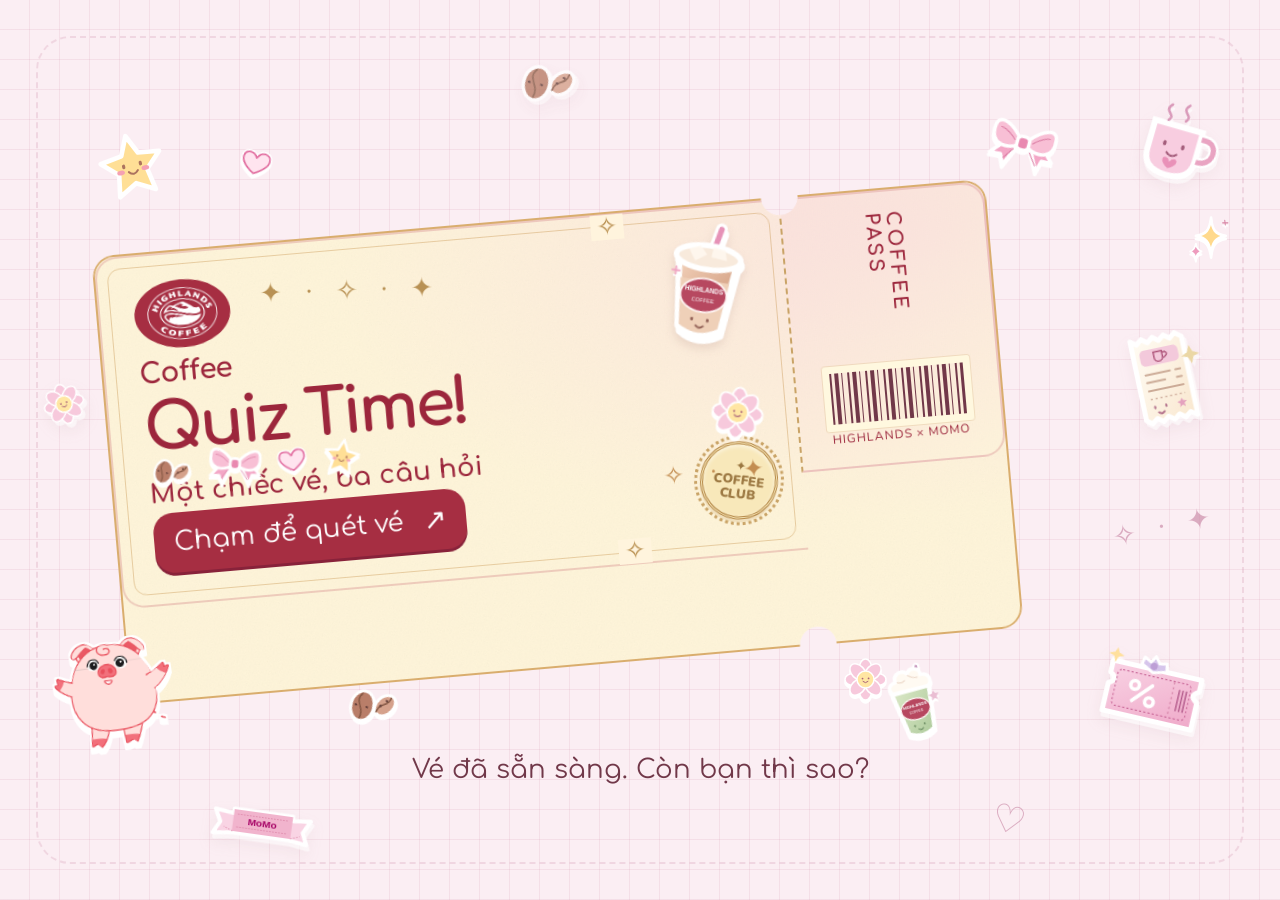
==== commit 60f5f553: "cool" ====
--- a/index.html
+++ b/index.html
@@ -54,7 +54,7 @@
   <div class="quiz-result" hidden>
     <h3 tabindex="-1">Hoàn thành thử thách!</h3>
     <p class="quiz-score" aria-label="Số tem cà phê nhận được"></p><p class="quiz-result-message" role="status"></p>
-    <div class="quiz-result-actions"><button class="quiz-action quiz-secondary" type="button" data-quiz-retry>Chơi lại</button><a class="quiz-action" href="chuong-1.html" data-quiz-lesson>Vào bài học →</a></div>
+    <div class="quiz-result-actions"><button class="quiz-action quiz-secondary" type="button" data-quiz-retry>Chơi lại</button><a class="quiz-action" href="chuong-2.html" data-quiz-lesson>Vào bài học →</a></div>
   </div>
   <noscript><p style="font-size:26px">Bật JavaScript để chơi quiz tương tác.</p></noscript>
 </section></main><script src="js/coffee-quiz.js"></script><script src="js/quiz-swipe.js"></script></body></html>
--- a/css/quiz-entry.css
+++ b/css/quiz-entry.css
@@ -1,7 +1,10 @@
 .quiz-entry{min-height:calc(100svh - 48px);display:flex;flex-direction:column;justify-content:center;align-items:center;gap:18px;color:#713849}
 .entry-scene{position:relative;width:min(1180px,100%);height:min(620px,76svh);min-height:500px}
 .entry-ticket{position:absolute;left:5%;top:17%;width:76%;height:370px;display:flex;padding:0;border:0;text-align:left;color:#9c263c;background:#fff8df url('../assets/icons/quiz/paper-grain.svg');border-radius:22px;box-shadow:0 20px 0 -10px #e5bac855,0 30px 60px #78445524;transform:rotate(-5deg);isolation:isolate;transition:box-shadow .2s}
-.entry-ticket:before,.entry-ticket:after{content:'';position:absolute;left:calc(77% - 18px);width:36px;height:36px;border-radius:50%;background:#fbeef3;z-index:3}.entry-ticket:before{top:-18px}.entry-ticket:after{bottom:-18px}
+/* Cut through the paper so the actual desk (including its grid) shows through. */
+.entry-ticket{--notch-x:77%;--notch-radius:18px;-webkit-mask-image:radial-gradient(circle at var(--notch-x) 0,transparent var(--notch-radius),#000 calc(var(--notch-radius) + .75px)),radial-gradient(circle at var(--notch-x) 100%,transparent var(--notch-radius),#000 calc(var(--notch-radius) + .75px));mask-image:radial-gradient(circle at var(--notch-x) 0,transparent var(--notch-radius),#000 calc(var(--notch-radius) + .75px)),radial-gradient(circle at var(--notch-x) 100%,transparent var(--notch-radius),#000 calc(var(--notch-radius) + .75px));-webkit-mask-composite:source-in;mask-composite:intersect;mask-origin:border-box}
+.entry-ticket:before,.entry-ticket:after{content:none}
+@media(max-width:900px){.entry-ticket{--notch-x:78%;--notch-radius:13px}}
 .entry-ticket:hover{box-shadow:0 24px 0 -10px #e5bac855,0 34px 65px #78445535}.entry-ticket:focus-visible{outline:4px solid #a50064;outline-offset:10px}
 .entry-ticket-main{width:77%;padding:26px 34px;position:relative;display:flex;flex-direction:column;align-items:flex-start;border:2px solid #b9435738;border-right:0;border-radius:22px 0 0 22px}
 .entry-logo{width:100px;height:70px;object-fit:contain}.entry-coffee{font-size:30px;line-height:1.2;margin-top:12px;font-weight:700}.entry-title{font-size:clamp(42px,5.6vw,76px);font-weight:700;line-height:1.15;letter-spacing:-3px;margin:2px 0 12px}.entry-subtitle{font-size:26px;line-height:1.4;font-weight:600}.entry-cta{font-size:26px;line-height:1.3;background:#a62e42;color:#fff;padding:13px 20px;border-radius:40px;margin-top:auto;display:flex;gap:18px;align-items:center}.entry-cta>span{font-size:30px}
@@ -25,7 +28,7 @@
 .entry-ticket-main,.entry-ticket-stub{backface-visibility:hidden}
 @media(prefers-reduced-motion:reduce){.entry-ticket{transition:none}}
 /* A keepsake pass: foil edging, embossed seal and little scrapbook details. */
-.entry-ticket{background-color:#fff5d9;background-image:radial-gradient(ellipse at 90% 10%,#f7d4e277,transparent 50%),url('../assets/icons/quiz/paper-grain.svg');border:2px solid #d9ad6d;box-shadow:0 3px 0 #f8dfab,0 6px 0 #d8b58e,0 24px 50px #78445527}
+.entry-ticket{--ticket-paper:#fff5d9;--ticket-wash:radial-gradient(ellipse at 90% 10%,#f7d4e277,transparent 50%);background-color:var(--ticket-paper);background-image:var(--ticket-wash),url('../assets/icons/quiz/paper-grain.svg');border:2px solid #d9ad6d;box-shadow:0 3px 0 #f8dfab,0 6px 0 #d8b58e,0 24px 50px #78445527}
 .entry-foil-border{position:absolute;inset:10px;border:1px solid #c996526b;border-radius:13px;pointer-events:none}.entry-foil-border:before,.entry-foil-border:after{content:'✧';position:absolute;font-size:25px;color:#b58a48;background:#fff4dd;line-height:1;padding:0 6px}.entry-foil-border:before{right:22%;top:-12px}.entry-foil-border:after{right:22%;bottom:-12px}
 .entry-ticket-stars{position:absolute;top:36px;left:160px;font-size:27px;color:#b89154;letter-spacing:8px;transform:rotate(3deg)}
 .entry-seal{position:absolute;right:24px;bottom:26px;width:78px;height:78px;border:3px double #b48746;border-radius:50%;outline:3px dotted #c9a366;outline-offset:3px;color:#9c7842;background:#f8e8ba;font-family:Nunito,Arial,sans-serif;font-size:13px;line-height:1.1;font-weight:900;text-align:center;display:flex;flex-direction:column;justify-content:center;transform:rotate(12deg);box-shadow:inset 0 2px 4px #fff9,0 3px 0 #d7b98755}
@@ -52,8 +55,9 @@
 .swipe-camera{position:absolute;inset:0;perspective:1500px;perspective-origin:50% 42%;transform-style:preserve-3d}
 .swipe-paper{position:absolute;left:0;top:0;width:0;height:0;transform-style:preserve-3d;z-index:4;pointer-events:none}
 .swipe-facet{position:absolute;left:0;top:0;transform-origin:0 50%;transform-style:preserve-3d}
-.swipe-facet-front,.swipe-facet-back{position:absolute;inset:0;overflow:hidden;backface-visibility:hidden}.swipe-facet-front{transform:translateZ(.4px)}.swipe-facet-back{background:#fff2cf url('../assets/icons/quiz/paper-grain.svg');transform:rotateY(180deg) translateZ(.4px);border-block:1px solid #d8b786}
-.swipe-print{position:absolute!important;margin:0!important;transform:none!important;box-shadow:none!important;transition:none!important;pointer-events:none;isolation:auto!important;backface-visibility:hidden}.swipe-print .entry-cta{visibility:hidden}.swipe-print .entry-stamp{display:none}.swipe-shade{position:absolute;inset:0;pointer-events:none}
+.swipe-facet-front,.swipe-facet-back{position:absolute;inset:0;overflow:hidden;backface-visibility:hidden}.swipe-facet-front{transform:translateZ(.4px)}.swipe-facet-back{background:#fff5d9 url('../assets/icons/quiz/paper-grain.svg');transform:rotateY(180deg) translateZ(.4px);border-block:1px solid #d8b786}
+.swipe-print{position:absolute!important;margin:0!important;transform:none!important;box-shadow:none!important;transition:none!important;pointer-events:none;isolation:auto!important;backface-visibility:hidden}.swipe-print .entry-cta{visibility:hidden}.swipe-print .entry-stamp{display:none}/* Preserve the original paper colour throughout the scan. */
+.swipe-print:disabled{opacity:1}.swipe-shade{display:none}
 .swipe-machine{position:absolute!important;right:auto!important;bottom:auto!important;z-index:2;transform-origin:50% 70%;visibility:visible!important;pointer-events:none;opacity:0}
 .swipe-machine .entry-terminal-top{border-radius:36px 36px 44px 44px;border:4px solid #e2b7cb;background:linear-gradient(125deg,#fffdfd,#ffe5ed);box-shadow:0 8px 0 #e8b6c9,0 14px 0 #dca9bc,8px 25px 25px #a06d7d25;padding:22px 20px 24px}
 .swipe-machine .entry-terminal-screen{height:135px;background:#fff3f6;border:3px solid #ebc5d3;box-shadow:inset 0 3px 6px #c490a522;gap:14px;overflow:hidden}
@@ -115,3 +119,15 @@
 .entry-ticket.is-hovering .entry-ticket-main:after,.entry-ticket.is-hovering .entry-ticket-stub:after{opacity:1}
 .entry-ticket:disabled{transition:none}.swipe-print .entry-ticket-main:after,.swipe-print .entry-ticket-stub:after{display:none}
 @media(prefers-reduced-motion:reduce){.entry-ticket,.entry-ticket-main:after,.entry-ticket-stub:after{transition:none!important}}
+.swipe-welcome{position:absolute;inset:0;z-index:8;display:grid;place-items:center;pointer-events:none;visibility:hidden;color:#9c263c;font-family:Comfortaa,Nunito,Arial,sans-serif}
+.swipe-welcome.is-visible{visibility:visible}
+.swipe-welcome-note{position:relative;z-index:1;display:flex;flex-direction:column;align-items:center;gap:18px;width:min(420px,82vw);padding:36px 22px;background:#fffaf0;border:2px solid #edb9cc;border-radius:38px;box-shadow:0 8px 0 #f4d5df,0 20px 60px #a3537220;text-align:center;opacity:0}
+.swipe-welcome-note>img{width:88px;height:60px;object-fit:contain;margin-top:-65px;filter:drop-shadow(0 4px 0 #fff)}
+.swipe-welcome-note span{font-size:26px;line-height:1.4}.swipe-welcome-note strong{font-size:30px;line-height:1.4}
+.is-visible .swipe-welcome-note{animation:swipe-invitation .65s cubic-bezier(.2,.8,.3,1.2) both}
+.swipe-welcome-sticker{position:absolute;left:calc(50% - 30px);top:calc(50% - 30px);width:60px;height:60px;object-fit:contain;opacity:0;filter:drop-shadow(0 4px 0 white);transition:transform .8s cubic-bezier(.2,.8,.3,1.15),opacity .4s}
+.is-visible .swipe-welcome-sticker{opacity:1;transform:translate(var(--dx),var(--dy)) rotate(var(--turn))}
+.is-opening .swipe-welcome-sticker{opacity:0;transform:translate(calc(var(--dx)*1.6),calc(var(--dy)*1.6)) rotate(30deg) scale(.7)}
+@keyframes swipe-invitation{0%{opacity:0;transform:translateY(30px) scale(.7)}65%{opacity:1;transform:translateY(-5px) scale(1.03)}100%{opacity:1;transform:none}}
+@media(max-width:700px){.swipe-welcome-note{padding:32px 16px;gap:12px}.swipe-welcome-note strong{font-size:26px}.swipe-welcome-sticker{width:48px;height:48px}}
+@media(prefers-reduced-motion:reduce){.swipe-welcome *{animation:none!important;transition:none!important}}
